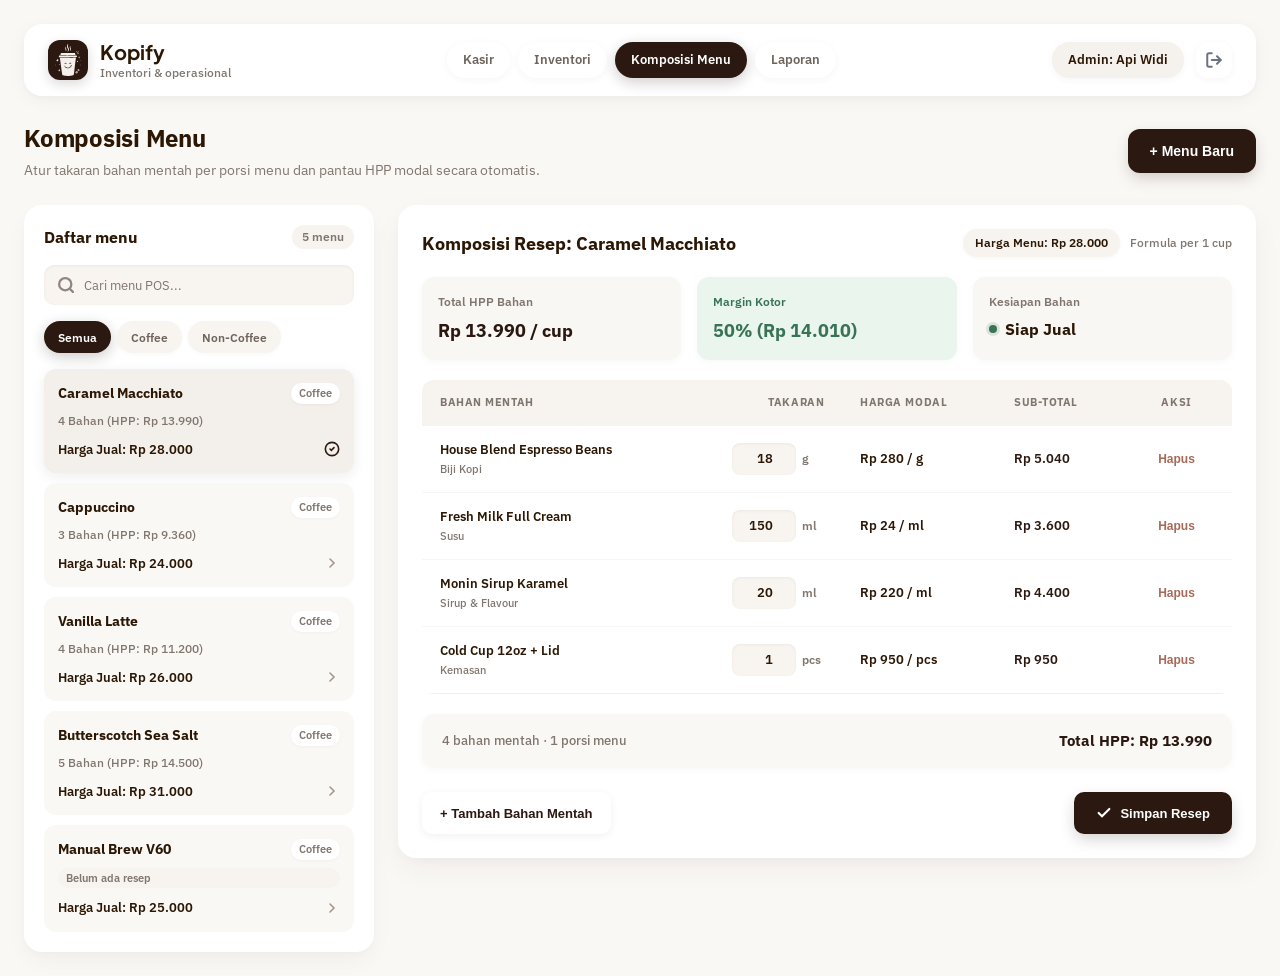
==== bom.html @ 752b49db "finalize static web suite with inventory and BOM dashboards" ====
<!DOCTYPE html>
<html lang="id">
<head>
  <meta charset="UTF-8">
  <meta name="viewport" content="width=device-width, initial-scale=1.0">
  <title>KOPIFY — Resep Menu (BOM)</title>
  <link rel="icon" href="./assets/kopify-main-logo.png" type="image/png">
  <link rel="preconnect" href="https://fonts.googleapis.com">
  <link rel="preconnect" href="https://fonts.gstatic.com" crossorigin>
  <link href="https://fonts.googleapis.com/css2?family=IBM+Plex+Sans:wght@400;500;600;700&family=Plus+Jakarta+Sans:wght@400;500;600;700&display=swap" rel="stylesheet">
  <link rel="stylesheet" href="bom.css?v=1">
</head>
<body>
  <div class="bom-container">
    <nav class="top-navbar" aria-label="Navigasi Utama">
      <div class="brand-wrapper">
        <div class="brand-icon-box">
          <img src="./assets/kopify-mascot.svg" alt="Kopify Mascot" class="brand-mascot-img" width="32" height="32">
        </div>
        <div class="brand-details">
          <span class="brand-name">Kopify</span>
          <span class="brand-subtitle">Inventori &amp; operasional</span>
        </div>
      </div>

      <div class="nav-pills" role="navigation">
        <a href="index.html" class="nav-pill">Kasir</a>
        <a href="inventori.html" class="nav-pill">Inventori</a>
        <a href="bom.html" class="nav-pill active">Komposisi Menu</a>
        <a href="laporan.html" class="nav-pill">Laporan</a>
      </div>

      <div class="user-actions">
        <div class="user-badge">
          <span>Admin: Api Widi</span>
        </div>
        <a href="html/login.html" class="btn-logout" aria-label="Logout">
          <img src="./assets/icons/logout-inventory.svg" alt="Logout Icon" width="18" height="18">
        </a>
      </div>
    </nav>

    <header class="page-header">
      <div class="header-title-group">
        <h1 class="page-title">Komposisi Menu</h1>
        <p class="page-description">Atur takaran bahan mentah per porsi menu dan pantau HPP modal secara otomatis.</p>
      </div>
      <button type="button" class="btn-new-menu">
        <span>+ Menu Baru</span>
      </button>
    </header>

    <main class="recipe-workspace-grid">
      <section class="menu-list-panel" aria-label="Daftar Menu Produk">
        <div class="menu-list-header">
          <h2 class="menu-list-title">Daftar menu</h2>
          <span class="menu-count-badge">5 menu</span>
        </div>

        <div class="menu-search-wrapper">
          <img src="./assets/icons/search.svg" alt="Search Icon" width="16" height="16">
          <input type="text" id="menu-search" class="menu-search-input" placeholder="Cari menu POS...">
        </div>

        <div class="menu-filter-pills" role="tablist">
          <button type="button" class="menu-pill active" data-category="all">Semua</button>
          <button type="button" class="menu-pill" data-category="coffee">Coffee</button>
          <button type="button" class="menu-pill" data-category="non-coffee">Non-Coffee</button>
        </div>

        <div class="menu-cards-container">
          <article class="product-menu-item active-menu" data-category="coffee">
            <div class="item-top-row">
              <strong class="item-title">Caramel Macchiato</strong>
              <span class="item-category-badge">Coffee</span>
            </div>
            <span class="item-recipe-status">4 Bahan (HPP: Rp 13.990)</span>
            <div class="item-bottom-row">
              <span class="item-price-tag">Harga Jual: Rp 28.000</span>
              <img src="./assets/icons/circle-check.svg" alt="Active Indicator" class="item-indicator-icon" width="16" height="16">
            </div>
          </article>

          <article class="product-menu-item" data-category="coffee">
            <div class="item-top-row">
              <strong class="item-title">Cappuccino</strong>
              <span class="item-category-badge">Coffee</span>
            </div>
            <span class="item-recipe-status">3 Bahan (HPP: Rp 9.360)</span>
            <div class="item-bottom-row">
              <span class="item-price-tag">Harga Jual: Rp 24.000</span>
              <img src="./assets/icons/chevron-right.svg" alt="Select Arrow" class="item-indicator-icon" width="16" height="16">
            </div>
          </article>

          <article class="product-menu-item" data-category="coffee">
            <div class="item-top-row">
              <strong class="item-title">Vanilla Latte</strong>
              <span class="item-category-badge">Coffee</span>
            </div>
            <span class="item-recipe-status">4 Bahan (HPP: Rp 11.200)</span>
            <div class="item-bottom-row">
              <span class="item-price-tag">Harga Jual: Rp 26.000</span>
              <img src="./assets/icons/chevron-right.svg" alt="Select Arrow" class="item-indicator-icon" width="16" height="16">
            </div>
          </article>

          <article class="product-menu-item" data-category="coffee">
            <div class="item-top-row">
              <strong class="item-title">Butterscotch Sea Salt</strong>
              <span class="item-category-badge">Coffee</span>
            </div>
            <span class="item-recipe-status">5 Bahan (HPP: Rp 14.500)</span>
            <div class="item-bottom-row">
              <span class="item-price-tag">Harga Jual: Rp 31.000</span>
              <img src="./assets/icons/chevron-right.svg" alt="Select Arrow" class="item-indicator-icon" width="16" height="16">
            </div>
          </article>

          <article class="product-menu-item" data-category="coffee">
            <div class="item-top-row">
              <strong class="item-title">Manual Brew V60</strong>
              <span class="item-category-badge">Coffee</span>
            </div>
            <span class="item-status-pill">Belum ada resep</span>
            <div class="item-bottom-row">
              <span class="item-price-tag">Harga Jual: Rp 25.000</span>
              <img src="./assets/icons/chevron-right.svg" alt="Select Arrow" class="item-indicator-icon" width="16" height="16">
            </div>
          </article>
        </div>
      </section>

      <section class="recipe-detail-panel" aria-label="Detail Komposisi Resep">
        <header class="recipe-header-group">
          <h2 class="recipe-heading">Komposisi Resep: Caramel Macchiato</h2>
          <div class="recipe-meta-tags">
            <span class="recipe-menu-price-pill">Harga Menu: Rp 28.000</span>
            <span class="recipe-serving-basis">Formula per 1 cup</span>
          </div>
        </header>

        <div class="recipe-metrics-grid">
          <div class="recipe-metric-box">
            <span class="metric-caption">Total HPP Bahan</span>
            <strong class="metric-data-value">Rp 13.990 / cup</strong>
          </div>

          <div class="recipe-metric-box recipe-metric-box--margin">
            <span class="metric-caption">Margin Kotor</span>
            <strong class="metric-data-value">50% (Rp 14.010)</strong>
          </div>

          <div class="recipe-metric-box">
            <span class="metric-caption">Kesiapan Bahan</span>
            <div class="metric-readiness-row">
              <span class="readiness-dot"></span>
              <span class="readiness-text">Siap Jual</span>
            </div>
          </div>
        </div>

        <div class="recipe-table-responsive">
          <table class="ingredients-table">
            <thead>
              <tr>
                <th scope="col">BAHAN MENTAH</th>
                <th scope="col" class="col-quantity">TAKARAN</th>
                <th scope="col">HARGA MODAL</th>
                <th scope="col">SUB-TOTAL</th>
                <th scope="col" class="col-action">AKSI</th>
              </tr>
            </thead>
            <tbody>
              <tr data-unit-cost="280">
                <td>
                  <div class="material-title-block">
                    <strong class="ingredient-name">House Blend Espresso Beans</strong>
                    <span class="ingredient-category">Biji Kopi</span>
                  </div>
                </td>
                <td>
                  <div class="quantity-control-wrapper">
                    <input type="number" class="quantity-number-input" value="18" min="0" step="1" aria-label="Takaran gram">
                    <span class="quantity-unit-label">g</span>
                  </div>
                </td>
                <td>
                  <span class="cost-cell-value">Rp 280 / g</span>
                </td>
                <td>
                  <strong class="subtotal-cell-value">Rp 5.040</strong>
                </td>
                <td style="text-align: center;">
                  <button type="button" class="btn-remove-material" aria-label="Hapus bahan">Hapus</button>
                </td>
              </tr>

              <tr data-unit-cost="24">
                <td>
                  <div class="material-title-block">
                    <strong class="ingredient-name">Fresh Milk Full Cream</strong>
                    <span class="ingredient-category">Susu</span>
                  </div>
                </td>
                <td>
                  <div class="quantity-control-wrapper">
                    <input type="number" class="quantity-number-input" value="150" min="0" step="1" aria-label="Takaran ml">
                    <span class="quantity-unit-label">ml</span>
                  </div>
                </td>
                <td>
                  <span class="cost-cell-value">Rp 24 / ml</span>
                </td>
                <td>
                  <strong class="subtotal-cell-value">Rp 3.600</strong>
                </td>
                <td style="text-align: center;">
                  <button type="button" class="btn-remove-material" aria-label="Hapus bahan">Hapus</button>
                </td>
              </tr>

              <tr data-unit-cost="220">
                <td>
                  <div class="material-title-block">
                    <strong class="ingredient-name">Monin Sirup Karamel</strong>
                    <span class="ingredient-category">Sirup &amp; Flavour</span>
                  </div>
                </td>
                <td>
                  <div class="quantity-control-wrapper">
                    <input type="number" class="quantity-number-input" value="20" min="0" step="1" aria-label="Takaran ml">
                    <span class="quantity-unit-label">ml</span>
                  </div>
                </td>
                <td>
                  <span class="cost-cell-value">Rp 220 / ml</span>
                </td>
                <td>
                  <strong class="subtotal-cell-value">Rp 4.400</strong>
                </td>
                <td style="text-align: center;">
                  <button type="button" class="btn-remove-material" aria-label="Hapus bahan">Hapus</button>
                </td>
              </tr>

              <tr data-unit-cost="950">
                <td>
                  <div class="material-title-block">
                    <strong class="ingredient-name">Cold Cup 12oz + Lid</strong>
                    <span class="ingredient-category">Kemasan</span>
                  </div>
                </td>
                <td>
                  <div class="quantity-control-wrapper">
                    <input type="number" class="quantity-number-input" value="1" min="0" step="1" aria-label="Takaran pcs">
                    <span class="quantity-unit-label">pcs</span>
                  </div>
                </td>
                <td>
                  <span class="cost-cell-value">Rp 950 / pcs</span>
                </td>
                <td>
                  <strong class="subtotal-cell-value">Rp 950</strong>
                </td>
                <td style="text-align: center;">
                  <button type="button" class="btn-remove-material" aria-label="Hapus bahan">Hapus</button>
                </td>
              </tr>
            </tbody>
          </table>
        </div>

        <div class="recipe-total-bar">
          <span class="total-bar-info">4 bahan mentah · 1 porsi menu</span>
          <strong class="total-bar-cost">Total HPP: Rp 13.990</strong>
        </div>

        <div class="recipe-actions-row">
          <button type="button" class="btn-add-ingredient">
            <span>+ Tambah Bahan Mentah</span>
          </button>
          <button type="button" id="btn-save-recipe" class="btn-save-recipe">
            <img src="./assets/icons/check-white.svg" alt="Check Icon" width="16" height="16">
            <span>Simpan Resep</span>
          </button>
        </div>
      </section>
    </main>
  </div>

  <script src="bom.js?v=1"></script>
</body>
</html>
---- bom.css ----
* {
  box-sizing: border-box;
  margin: 0;
  padding: 0;
}

:root {
  --font-family-base: 'IBM Plex Sans', 'Plus Jakarta Sans', system-ui, -apple-system, sans-serif;
  --bg-page: #FAF8F5;
  --bg-card: #FFFFFF;
  --color-primary-dark: #2B1810;
  --color-brand-title: #2B1704;
  --color-muted: #81766E;
  --color-subtle: #8C7E74;
  --color-pill-bg: #F5F1EC;
  --color-chip-bg: #F7F4F0;
  --color-active-menu: #F3EFEA;
  --color-success: #397356;
  --color-success-bg: #EAF5EE;
  --color-remove: #A76A59;
  --color-remove-hover: #8D5444;
  --shadow-navbar: 0 4px 20px -2px rgba(43, 24, 16, 0.05), 0 2px 6px -1px rgba(43, 24, 16, 0.03);
  --shadow-card: 0 10px 25px -4px rgba(43, 24, 16, 0.05), 0 4px 10px -2px rgba(43, 24, 16, 0.02);
  --shadow-card-hover: 0 14px 32px -4px rgba(43, 24, 16, 0.08), 0 6px 12px -2px rgba(43, 24, 16, 0.03);
  --shadow-active-menu: 0 4px 14px rgba(43, 24, 16, 0.07);
  --shadow-table-card: 0 12px 32px -4px rgba(43, 24, 16, 0.06), 0 4px 12px -2px rgba(43, 24, 16, 0.03);
  --shadow-pill: 0 2px 8px rgba(43, 24, 16, 0.04);
  --shadow-pill-hover: 0 4px 12px rgba(43, 24, 16, 0.08);
  --shadow-pill-active: 0 4px 14px rgba(43, 24, 16, 0.22);
  --shadow-btn-primary: 0 6px 16px -2px rgba(43, 24, 16, 0.22);
  --shadow-btn-primary-hover: 0 8px 22px -2px rgba(43, 24, 16, 0.3);
  --shadow-btn-outline: 0 2px 8px rgba(43, 24, 16, 0.06);
  --shadow-btn-outline-hover: 0 4px 14px rgba(43, 24, 16, 0.12);
  --shadow-input-inset: inset 0 1px 3px rgba(43, 24, 16, 0.06);
  --radius-card: 18px;
  --radius-box: 16px;
  --radius-item: 12px;
  --radius-sm: 8px;
  --radius-md: 10px;
  --radius-pill: 999px;
}

body {
  font-family: var(--font-family-base);
  background-color: var(--bg-page);
  color: var(--color-primary-dark);
  line-height: 1.5;
  -webkit-font-smoothing: antialiased;
  -moz-osx-font-smoothing: grayscale;
}

.bom-container {
  max-width: 1440px;
  margin: 0 auto;
  padding: 24px;
  display: flex;
  flex-direction: column;
  gap: 24px;
}

.top-navbar {
  display: flex;
  justify-content: space-between;
  align-items: center;
  height: 72px;
  padding: 0 24px;
  background-color: var(--bg-card);
  border: none;
  border-radius: var(--radius-card);
  box-shadow: var(--shadow-navbar);
}

.brand-wrapper {
  display: flex;
  align-items: center;
  gap: 12px;
}

.brand-icon-box {
  width: 40px;
  height: 40px;
  background-color: var(--color-primary-dark);
  border-radius: var(--radius-item);
  display: flex;
  align-items: center;
  justify-content: center;
  flex-shrink: 0;
  box-shadow: 0 4px 12px rgba(43, 24, 16, 0.16);
}

.brand-mascot-img {
  width: 32px;
  height: 32px;
  max-width: 32px;
  max-height: 32px;
  object-fit: contain;
  display: block;
}

.brand-details {
  display: flex;
  flex-direction: column;
  gap: 2px;
}

.brand-name {
  font-size: 20px;
  font-weight: 700;
  line-height: 1.2;
  color: var(--color-brand-title);
  font-family: 'Plus Jakarta Sans', var(--font-family-base);
}

.brand-subtitle {
  font-size: 12px;
  font-weight: 500;
  color: var(--color-muted);
  line-height: 1.2;
}

.nav-pills {
  display: flex;
  align-items: center;
  gap: 8px;
}

.nav-pill {
  display: inline-flex;
  align-items: center;
  height: 36px;
  padding: 0 16px;
  border-radius: var(--radius-pill);
  font-size: 13px;
  font-weight: 600;
  text-decoration: none;
  color: #6F645C;
  background-color: var(--bg-card);
  border: none;
  box-shadow: var(--shadow-pill);
  transition: all 0.2s ease;
}

.nav-pill:hover {
  background-color: var(--color-pill-bg);
  color: var(--color-primary-dark);
  box-shadow: var(--shadow-pill-hover);
  transform: translateY(-1px);
}

.nav-pill.active {
  background-color: var(--color-primary-dark);
  color: #FFFFFF;
  box-shadow: var(--shadow-pill-active);
}

.user-actions {
  display: flex;
  align-items: center;
  gap: 12px;
}

.user-badge {
  display: flex;
  align-items: center;
  height: 36px;
  padding: 0 16px;
  background-color: var(--color-pill-bg);
  border: none;
  border-radius: var(--radius-pill);
  font-size: 13px;
  font-weight: 600;
  color: var(--color-brand-title);
  box-shadow: var(--shadow-pill);
}

.btn-logout {
  width: 36px;
  height: 36px;
  display: inline-flex;
  align-items: center;
  justify-content: center;
  background-color: var(--bg-card);
  border: none;
  border-radius: var(--radius-item);
  color: var(--color-muted);
  text-decoration: none;
  box-shadow: var(--shadow-pill);
  transition: all 0.2s ease;
}

.btn-logout:hover {
  background-color: var(--color-pill-bg);
  color: var(--color-primary-dark);
  box-shadow: var(--shadow-pill-hover);
  transform: translateY(-1px);
}

.btn-logout img {
  width: 18px;
  height: 18px;
  display: block;
}

.page-header {
  display: flex;
  justify-content: space-between;
  align-items: center;
  gap: 16px;
}

.header-title-group {
  display: flex;
  flex-direction: column;
  gap: 4px;
}

.page-title {
  font-size: 24px;
  font-weight: 700;
  color: var(--color-brand-title);
  letter-spacing: -0.01em;
}

.page-description {
  font-size: 14px;
  color: var(--color-muted);
}

.btn-new-menu {
  display: inline-flex;
  align-items: center;
  gap: 8px;
  height: 44px;
  padding: 0 22px;
  background-color: var(--color-primary-dark);
  color: #FFFFFF;
  border: none;
  border-radius: var(--radius-item);
  font-size: 14px;
  font-weight: 600;
  cursor: pointer;
  box-shadow: var(--shadow-btn-primary);
  transition: all 0.2s ease;
}

.btn-new-menu:hover {
  box-shadow: var(--shadow-btn-primary-hover);
  transform: translateY(-2px);
}

.btn-new-menu:active {
  transform: translateY(0);
}

.recipe-workspace-grid {
  display: grid;
  grid-template-columns: 350px 1fr;
  gap: 24px;
  align-items: start;
}

.menu-list-panel {
  background-color: var(--bg-card);
  border-radius: var(--radius-card);
  box-shadow: var(--shadow-card);
  padding: 20px;
  display: flex;
  flex-direction: column;
  gap: 16px;
}

.menu-list-header {
  display: flex;
  justify-content: space-between;
  align-items: center;
}

.menu-list-title {
  font-size: 16px;
  font-weight: 700;
  color: var(--color-brand-title);
}

.menu-count-badge {
  display: inline-flex;
  align-items: center;
  height: 24px;
  padding: 0 10px;
  border-radius: var(--radius-pill);
  background-color: var(--color-chip-bg);
  color: var(--color-muted);
  font-size: 12px;
  font-weight: 600;
}

.menu-search-wrapper {
  position: relative;
  display: flex;
  align-items: center;
}

.menu-search-wrapper img {
  position: absolute;
  left: 14px;
  width: 16px;
  height: 16px;
  pointer-events: none;
  opacity: 0.55;
}

.menu-search-input {
  width: 100%;
  height: 40px;
  padding: 0 14px 0 40px;
  border: none;
  border-radius: var(--radius-md);
  font-size: 13px;
  font-family: inherit;
  color: var(--color-primary-dark);
  background-color: #F8F5F1;
  box-shadow: var(--shadow-input-inset);
  transition: all 0.2s ease;
}

.menu-search-input:focus {
  outline: none;
  background-color: #FFFFFF;
  box-shadow: 0 0 0 3px rgba(43, 24, 16, 0.08), 0 2px 8px rgba(43, 24, 16, 0.04);
}

.menu-search-input::placeholder {
  color: var(--color-muted);
}

.menu-filter-pills {
  display: flex;
  align-items: center;
  gap: 6px;
  flex-wrap: wrap;
}

.menu-pill {
  height: 32px;
  padding: 0 14px;
  border-radius: var(--radius-pill);
  border: none;
  background-color: #F8F5F1;
  color: #6F645C;
  font-size: 12px;
  font-weight: 600;
  font-family: inherit;
  cursor: pointer;
  box-shadow: 0 1px 4px rgba(43, 24, 16, 0.03);
  transition: all 0.2s ease;
}

.menu-pill:hover {
  background-color: var(--color-chip-bg);
  color: var(--color-primary-dark);
  box-shadow: var(--shadow-pill-hover);
  transform: translateY(-1px);
}

.menu-pill.active {
  background-color: var(--color-primary-dark);
  color: #FFFFFF;
  box-shadow: var(--shadow-pill-active);
}

.menu-cards-container {
  display: flex;
  flex-direction: column;
  gap: 10px;
}

.product-menu-item {
  display: flex;
  flex-direction: column;
  gap: 8px;
  padding: 14px;
  background-color: #FAF8F5;
  border: none;
  border-radius: var(--radius-item);
  cursor: pointer;
  text-align: left;
  transition: all 0.2s ease;
  user-select: none;
}

.product-menu-item:hover:not(.active-menu) {
  background-color: #F6F2EC;
  transform: translateY(-1px);
  box-shadow: 0 4px 12px rgba(43, 24, 16, 0.05);
}

.product-menu-item.active-menu {
  background-color: var(--color-active-menu);
  box-shadow: var(--shadow-active-menu);
}

.item-top-row {
  display: flex;
  justify-content: space-between;
  align-items: center;
  gap: 8px;
}

.item-title {
  font-size: 14px;
  font-weight: 700;
  color: var(--color-brand-title);
  line-height: 1.3;
}

.item-category-badge {
  display: inline-flex;
  align-items: center;
  padding: 2px 8px;
  border-radius: var(--radius-pill);
  background-color: #FFFFFF;
  color: var(--color-muted);
  font-size: 11px;
  font-weight: 600;
  box-shadow: 0 1px 3px rgba(43, 24, 16, 0.04);
}

.item-recipe-status {
  font-size: 12px;
  color: var(--color-muted);
  font-weight: 500;
}

.item-status-pill {
  display: inline-flex;
  align-items: center;
  padding: 2px 8px;
  border-radius: var(--radius-pill);
  background-color: var(--color-chip-bg);
  color: var(--color-muted);
  font-size: 11px;
  font-weight: 600;
}

.item-bottom-row {
  display: flex;
  justify-content: space-between;
  align-items: center;
  margin-top: 2px;
}

.item-price-tag {
  font-size: 13px;
  font-weight: 600;
  color: var(--color-brand-title);
}

.item-indicator-icon {
  width: 16px;
  height: 16px;
  display: block;
}

.recipe-detail-panel {
  background-color: var(--bg-card);
  border-radius: var(--radius-card);
  box-shadow: var(--shadow-table-card);
  padding: 24px;
  display: flex;
  flex-direction: column;
  gap: 20px;
}

.recipe-header-group {
  display: flex;
  justify-content: space-between;
  align-items: center;
  flex-wrap: wrap;
  gap: 12px;
}

.recipe-heading {
  font-size: 18px;
  font-weight: 700;
  color: var(--color-brand-title);
}

.recipe-meta-tags {
  display: flex;
  align-items: center;
  gap: 10px;
}

.recipe-menu-price-pill {
  display: inline-flex;
  align-items: center;
  height: 28px;
  padding: 0 12px;
  border-radius: var(--radius-pill);
  background-color: var(--color-chip-bg);
  color: var(--color-brand-title);
  font-size: 12px;
  font-weight: 600;
  box-shadow: 0 1px 4px rgba(43, 24, 16, 0.04);
}

.recipe-serving-basis {
  font-size: 12px;
  color: var(--color-muted);
  font-weight: 500;
}

.recipe-metrics-grid {
  display: grid;
  grid-template-columns: repeat(3, 1fr);
  gap: 16px;
}

.recipe-metric-box {
  background-color: #F9F7F4;
  border-radius: var(--radius-item);
  padding: 16px;
  display: flex;
  flex-direction: column;
  gap: 6px;
  box-shadow: 0 2px 8px rgba(43, 24, 16, 0.03);
}

.recipe-metric-box--margin {
  background-color: var(--color-success-bg);
}

.metric-caption {
  font-size: 12px;
  font-weight: 600;
  color: var(--color-muted);
}

.recipe-metric-box--margin .metric-caption {
  color: var(--color-success);
}

.metric-data-value {
  font-size: 18px;
  font-weight: 700;
  color: var(--color-primary-dark);
}

.recipe-metric-box--margin .metric-data-value {
  color: var(--color-success);
}

.metric-readiness-row {
  display: flex;
  align-items: center;
  gap: 8px;
}

.readiness-dot {
  width: 8px;
  height: 8px;
  border-radius: 50%;
  background-color: var(--color-success);
  display: inline-block;
  box-shadow: 0 0 0 3px rgba(57, 115, 86, 0.15);
}

.readiness-text {
  font-size: 16px;
  font-weight: 700;
  color: var(--color-brand-title);
}

.recipe-table-responsive {
  width: 100%;
  overflow-x: auto;
  border-radius: var(--radius-item);
  background-color: #FAF8F5;
}

.ingredients-table {
  width: 100%;
  border-collapse: collapse;
  text-align: left;
}

.ingredients-table thead th {
  background-color: var(--color-chip-bg);
  padding: 14px 18px;
  font-size: 11px;
  font-weight: 700;
  color: var(--color-muted);
  letter-spacing: 0.05em;
  text-transform: uppercase;
  border-bottom: 1px solid rgba(43, 24, 16, 0.05);
  white-space: nowrap;
}

.ingredients-table thead th.col-quantity {
  text-align: right;
}

.ingredients-table thead th.col-action {
  text-align: center;
}

.ingredients-table tbody tr {
  background-color: var(--bg-card);
  border-bottom: 1px solid rgba(43, 24, 16, 0.04);
  transition: background-color 0.15s ease;
}

.ingredients-table tbody tr:hover {
  background-color: #FAF6F0;
}

.ingredients-table tbody td {
  padding: 14px 18px;
  font-size: 13px;
  vertical-align: middle;
}

.material-title-block {
  display: flex;
  flex-direction: column;
  gap: 2px;
}

.ingredient-name {
  font-weight: 600;
  color: var(--color-brand-title);
  font-size: 13px;
}

.ingredient-category {
  font-size: 11px;
  color: var(--color-muted);
  font-weight: 500;
}

.quantity-control-wrapper {
  display: flex;
  align-items: center;
  justify-content: flex-end;
  gap: 6px;
}

.quantity-number-input {
  width: 64px;
  height: 32px;
  padding: 0 8px;
  text-align: right;
  border: none;
  background-color: #F8F5F1;
  border-radius: var(--radius-sm);
  font-size: 13px;
  font-weight: 600;
  font-family: inherit;
  color: var(--color-brand-title);
  box-shadow: var(--shadow-input-inset);
  transition: all 0.2s ease;
}

.quantity-number-input:focus {
  outline: none;
  background-color: #FFFFFF;
  box-shadow: 0 0 0 2px rgba(43, 24, 16, 0.12), 0 2px 6px rgba(43, 24, 16, 0.04);
}

.quantity-unit-label {
  font-size: 12px;
  color: var(--color-muted);
  font-weight: 600;
  min-width: 22px;
}

.cost-cell-value,
.subtotal-cell-value {
  font-weight: 600;
  color: var(--color-brand-title);
  white-space: nowrap;
}

.subtotal-cell-value {
  color: var(--color-primary-dark);
}

.btn-remove-material {
  background: none;
  border: none;
  color: var(--color-remove);
  font-size: 12px;
  font-weight: 600;
  cursor: pointer;
  padding: 4px 8px;
  border-radius: var(--radius-sm);
  transition: all 0.15s ease;
  display: inline-block;
}

.btn-remove-material:hover {
  color: var(--color-remove-hover);
  background-color: rgba(167, 106, 89, 0.1);
}

.recipe-total-bar {
  display: flex;
  justify-content: space-between;
  align-items: center;
  padding: 16px 20px;
  background-color: #FAF8F5;
  border-radius: var(--radius-item);
  box-shadow: 0 2px 8px rgba(43, 24, 16, 0.03);
}

.total-bar-info {
  font-size: 13px;
  color: var(--color-muted);
  font-weight: 500;
}

.total-bar-cost {
  font-size: 15px;
  font-weight: 700;
  color: var(--color-primary-dark);
}

.recipe-actions-row {
  display: flex;
  justify-content: space-between;
  align-items: center;
  gap: 16px;
  margin-top: 4px;
}

.btn-add-ingredient {
  display: inline-flex;
  align-items: center;
  height: 42px;
  padding: 0 18px;
  background-color: var(--bg-card);
  color: var(--color-primary-dark);
  border: none;
  border-radius: var(--radius-md);
  font-size: 13px;
  font-weight: 600;
  cursor: pointer;
  box-shadow: var(--shadow-btn-outline);
  transition: all 0.2s ease;
}

.btn-add-ingredient:hover {
  background-color: var(--color-pill-bg);
  box-shadow: var(--shadow-btn-outline-hover);
  transform: translateY(-1px);
}

.btn-save-recipe {
  display: inline-flex;
  align-items: center;
  gap: 8px;
  height: 42px;
  padding: 0 22px;
  background-color: var(--color-primary-dark);
  color: #FFFFFF;
  border: none;
  border-radius: var(--radius-md);
  font-size: 13px;
  font-weight: 600;
  cursor: pointer;
  box-shadow: var(--shadow-btn-primary);
  transition: all 0.2s ease;
}

.btn-save-recipe:hover {
  box-shadow: var(--shadow-btn-primary-hover);
  transform: translateY(-1px);
}

.btn-save-recipe img {
  width: 16px;
  height: 16px;
  display: block;
}

@media (max-width: 1024px) {
  .recipe-workspace-grid {
    grid-template-columns: 1fr;
  }
}

@media (max-width: 768px) {
  .bom-container {
    padding: 16px;
    gap: 16px;
  }

  .top-navbar {
    height: auto;
    padding: 14px 16px;
    flex-direction: column;
    gap: 14px;
    align-items: stretch;
  }

  .nav-pills {
    justify-content: center;
    flex-wrap: wrap;
  }

  .user-actions {
    justify-content: space-between;
  }

  .page-header {
    flex-direction: column;
    align-items: flex-start;
  }

  .recipe-metrics-grid {
    grid-template-columns: 1fr;
  }

  .recipe-actions-row {
    flex-direction: column;
    align-items: stretch;
  }

  .btn-add-ingredient,
  .btn-save-recipe {
    justify-content: center;
    width: 100%;
  }
}
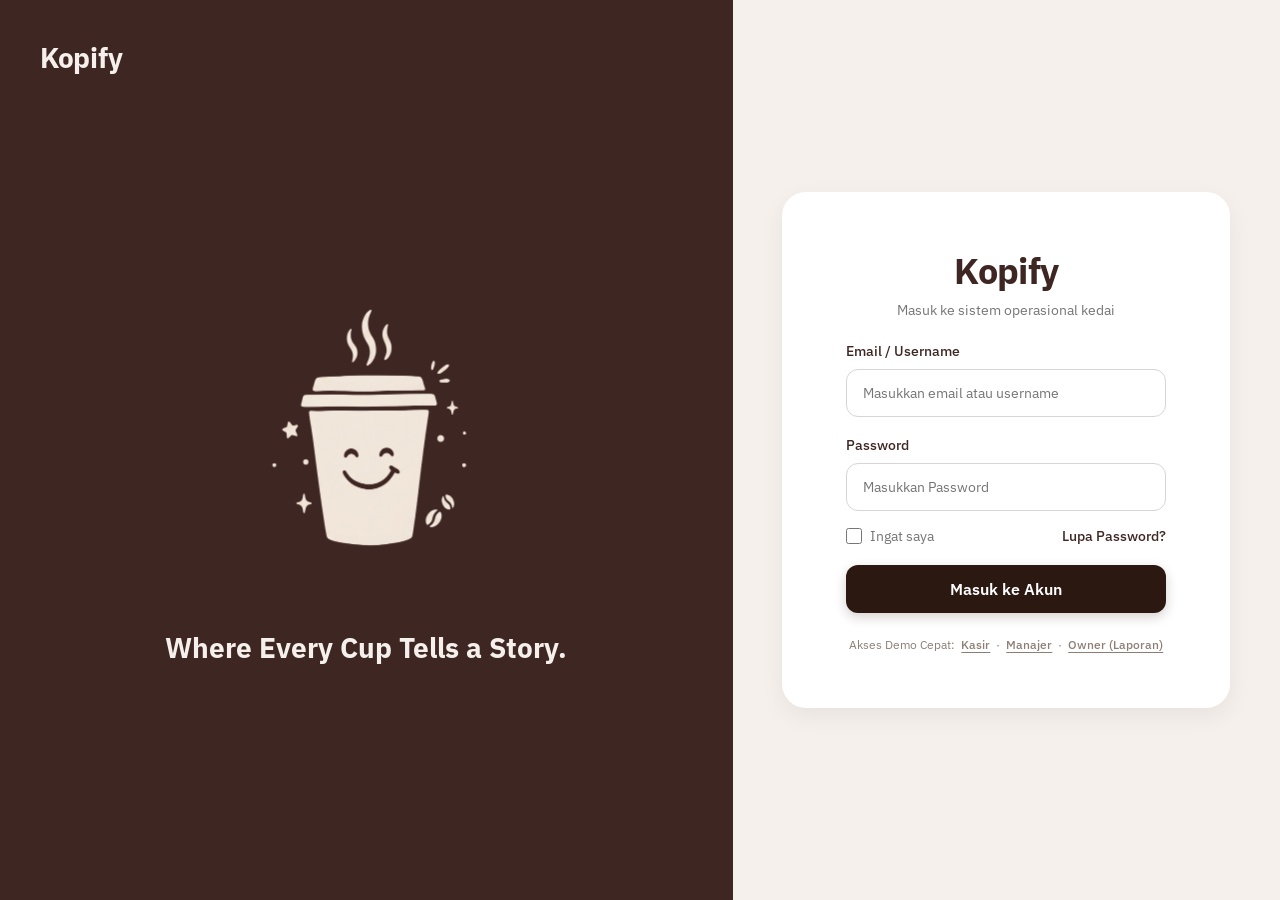
==== commit 6d7dd162: "feat: complete milestone 2 pos dashboard with clean architecture, mobile-first responsiveness, and a" ====
--- a/bom.html
+++ b/bom.html
@@ -8,7 +8,12 @@
   <link rel="preconnect" href="https://fonts.googleapis.com">
   <link rel="preconnect" href="https://fonts.gstatic.com" crossorigin>
   <link href="https://fonts.googleapis.com/css2?family=IBM+Plex+Sans:wght@400;500;600;700&family=Plus+Jakarta+Sans:wght@400;500;600;700&display=swap" rel="stylesheet">
-  <link rel="stylesheet" href="bom.css?v=1">
+  <script>
+    if (!sessionStorage.getItem('kopify_logged_in')) {
+      window.location.replace('login.html');
+    }
+  </script>
+  <link rel="stylesheet" href="./assets/css/bom.css?v=2">
 </head>
 <body>
   <div class="bom-container">
@@ -34,7 +39,7 @@
         <div class="user-badge">
           <span>Admin: Api Widi</span>
         </div>
-        <a href="html/login.html" class="btn-logout" aria-label="Logout">
+        <a href="login.html" class="btn-logout" aria-label="Logout" onclick="sessionStorage.removeItem('kopify_logged_in');">
           <img src="./assets/icons/logout-inventory.svg" alt="Logout Icon" width="18" height="18">
         </a>
       </div>
@@ -289,6 +294,6 @@
     </main>
   </div>
 
-  <script src="bom.js?v=1"></script>
+  <script src="./assets/js/bom.js?v=2"></script>
 </body>
 </html>
--- a/assets/css/bom.css
+++ b/assets/css/bom.css
@@ -0,0 +1,833 @@
+* {
+  box-sizing: border-box;
+  margin: 0;
+  padding: 0;
+}
+
+:root {
+  --font-family-base: 'IBM Plex Sans', 'Plus Jakarta Sans', system-ui, -apple-system, sans-serif;
+  --bg-page: #FAF8F5;
+  --bg-card: #FFFFFF;
+  --color-primary-dark: #2B1810;
+  --color-brand-title: #2B1704;
+  --color-muted: #81766E;
+  --color-subtle: #8C7E74;
+  --color-pill-bg: #F5F1EC;
+  --color-chip-bg: #F7F4F0;
+  --color-active-menu: #F3EFEA;
+  --color-success: #397356;
+  --color-success-bg: #EAF5EE;
+  --color-remove: #A76A59;
+  --color-remove-hover: #8D5444;
+  --shadow-navbar: 0 4px 20px -2px rgba(43, 24, 16, 0.05), 0 2px 6px -1px rgba(43, 24, 16, 0.03);
+  --shadow-card: 0 10px 25px -4px rgba(43, 24, 16, 0.05), 0 4px 10px -2px rgba(43, 24, 16, 0.02);
+  --shadow-card-hover: 0 14px 32px -4px rgba(43, 24, 16, 0.08), 0 6px 12px -2px rgba(43, 24, 16, 0.03);
+  --shadow-active-menu: 0 4px 14px rgba(43, 24, 16, 0.07);
+  --shadow-table-card: 0 12px 32px -4px rgba(43, 24, 16, 0.06), 0 4px 12px -2px rgba(43, 24, 16, 0.03);
+  --shadow-pill: 0 2px 8px rgba(43, 24, 16, 0.04);
+  --shadow-pill-hover: 0 4px 12px rgba(43, 24, 16, 0.08);
+  --shadow-pill-active: 0 4px 14px rgba(43, 24, 16, 0.22);
+  --shadow-btn-primary: 0 6px 16px -2px rgba(43, 24, 16, 0.22);
+  --shadow-btn-primary-hover: 0 8px 22px -2px rgba(43, 24, 16, 0.3);
+  --shadow-btn-outline: 0 2px 8px rgba(43, 24, 16, 0.06);
+  --shadow-btn-outline-hover: 0 4px 14px rgba(43, 24, 16, 0.12);
+  --shadow-input-inset: inset 0 1px 3px rgba(43, 24, 16, 0.06);
+  --radius-card: 18px;
+  --radius-box: 16px;
+  --radius-item: 12px;
+  --radius-sm: 8px;
+  --radius-md: 10px;
+  --radius-pill: 999px;
+}
+
+body {
+  font-family: var(--font-family-base);
+  background-color: var(--bg-page);
+  color: var(--color-primary-dark);
+  line-height: 1.5;
+  -webkit-font-smoothing: antialiased;
+  -moz-osx-font-smoothing: grayscale;
+}
+
+.bom-container {
+  max-width: 1440px;
+  margin: 0 auto;
+  padding: 24px;
+  display: flex;
+  flex-direction: column;
+  gap: 24px;
+}
+
+.top-navbar {
+  display: flex;
+  justify-content: space-between;
+  align-items: center;
+  height: 72px;
+  padding: 0 24px;
+  background-color: var(--bg-card);
+  border: none;
+  border-radius: var(--radius-card);
+  box-shadow: var(--shadow-navbar);
+}
+
+.brand-wrapper {
+  display: flex;
+  align-items: center;
+  gap: 12px;
+}
+
+.brand-icon-box {
+  width: 40px;
+  height: 40px;
+  background-color: var(--color-primary-dark);
+  border-radius: var(--radius-item);
+  display: flex;
+  align-items: center;
+  justify-content: center;
+  flex-shrink: 0;
+  box-shadow: 0 4px 12px rgba(43, 24, 16, 0.16);
+}
+
+.brand-mascot-img {
+  width: 32px;
+  height: 32px;
+  max-width: 32px;
+  max-height: 32px;
+  object-fit: contain;
+  display: block;
+}
+
+.brand-details {
+  display: flex;
+  flex-direction: column;
+  gap: 2px;
+}
+
+.brand-name {
+  font-size: 20px;
+  font-weight: 700;
+  line-height: 1.2;
+  color: var(--color-brand-title);
+  font-family: 'Plus Jakarta Sans', var(--font-family-base);
+}
+
+.brand-subtitle {
+  font-size: 12px;
+  font-weight: 500;
+  color: var(--color-muted);
+  line-height: 1.2;
+}
+
+.nav-pills {
+  display: flex;
+  align-items: center;
+  gap: 8px;
+}
+
+.nav-pill {
+  display: inline-flex;
+  align-items: center;
+  height: 36px;
+  padding: 0 16px;
+  border-radius: var(--radius-pill);
+  font-size: 13px;
+  font-weight: 600;
+  text-decoration: none;
+  color: #6F645C;
+  background-color: var(--bg-card);
+  border: none;
+  box-shadow: var(--shadow-pill);
+  transition: all 0.2s ease;
+}
+
+.nav-pill:hover {
+  background-color: var(--color-pill-bg);
+  color: var(--color-primary-dark);
+  box-shadow: var(--shadow-pill-hover);
+  transform: translateY(-1px);
+}
+
+.nav-pill.active {
+  background-color: var(--color-primary-dark);
+  color: #FFFFFF;
+  box-shadow: var(--shadow-pill-active);
+}
+
+.user-actions {
+  display: flex;
+  align-items: center;
+  gap: 12px;
+}
+
+.user-badge {
+  display: flex;
+  align-items: center;
+  height: 36px;
+  padding: 0 16px;
+  background-color: var(--color-pill-bg);
+  border: none;
+  border-radius: var(--radius-pill);
+  font-size: 13px;
+  font-weight: 600;
+  color: var(--color-brand-title);
+  box-shadow: var(--shadow-pill);
+}
+
+.btn-logout {
+  width: 36px;
+  height: 36px;
+  display: inline-flex;
+  align-items: center;
+  justify-content: center;
+  background-color: var(--bg-card);
+  border: none;
+  border-radius: var(--radius-item);
+  color: var(--color-muted);
+  text-decoration: none;
+  box-shadow: var(--shadow-pill);
+  transition: all 0.2s ease;
+}
+
+.btn-logout:hover {
+  background-color: var(--color-pill-bg);
+  color: var(--color-primary-dark);
+  box-shadow: var(--shadow-pill-hover);
+  transform: translateY(-1px);
+}
+
+.btn-logout img {
+  width: 18px;
+  height: 18px;
+  display: block;
+}
+
+.page-header {
+  display: flex;
+  justify-content: space-between;
+  align-items: center;
+  gap: 16px;
+}
+
+.header-title-group {
+  display: flex;
+  flex-direction: column;
+  gap: 4px;
+}
+
+.page-title {
+  font-size: 24px;
+  font-weight: 700;
+  color: var(--color-brand-title);
+  letter-spacing: -0.01em;
+}
+
+.page-description {
+  font-size: 14px;
+  color: var(--color-muted);
+}
+
+.btn-new-menu {
+  display: inline-flex;
+  align-items: center;
+  gap: 8px;
+  height: 44px;
+  padding: 0 22px;
+  background-color: var(--color-primary-dark);
+  color: #FFFFFF;
+  border: none;
+  border-radius: var(--radius-item);
+  font-size: 14px;
+  font-weight: 600;
+  cursor: pointer;
+  box-shadow: var(--shadow-btn-primary);
+  transition: all 0.2s ease;
+}
+
+.btn-new-menu:hover {
+  box-shadow: var(--shadow-btn-primary-hover);
+  transform: translateY(-2px);
+}
+
+.btn-new-menu:active {
+  transform: translateY(0);
+}
+
+.recipe-workspace-grid {
+  display: grid;
+  grid-template-columns: 350px 1fr;
+  gap: 24px;
+  align-items: start;
+}
+
+.menu-list-panel {
+  background-color: var(--bg-card);
+  border-radius: var(--radius-card);
+  box-shadow: var(--shadow-card);
+  padding: 20px;
+  display: flex;
+  flex-direction: column;
+  gap: 16px;
+}
+
+.menu-list-header {
+  display: flex;
+  justify-content: space-between;
+  align-items: center;
+}
+
+.menu-list-title {
+  font-size: 16px;
+  font-weight: 700;
+  color: var(--color-brand-title);
+}
+
+.menu-count-badge {
+  display: inline-flex;
+  align-items: center;
+  height: 24px;
+  padding: 0 10px;
+  border-radius: var(--radius-pill);
+  background-color: var(--color-chip-bg);
+  color: var(--color-muted);
+  font-size: 12px;
+  font-weight: 600;
+}
+
+.menu-search-wrapper {
+  position: relative;
+  display: flex;
+  align-items: center;
+}
+
+.menu-search-wrapper img {
+  position: absolute;
+  left: 14px;
+  width: 16px;
+  height: 16px;
+  pointer-events: none;
+  opacity: 0.55;
+}
+
+.menu-search-input {
+  width: 100%;
+  height: 40px;
+  padding: 0 14px 0 40px;
+  border: none;
+  border-radius: var(--radius-md);
+  font-size: 13px;
+  font-family: inherit;
+  color: var(--color-primary-dark);
+  background-color: #F8F5F1;
+  box-shadow: var(--shadow-input-inset);
+  transition: all 0.2s ease;
+}
+
+.menu-search-input:focus {
+  outline: none;
+  background-color: #FFFFFF;
+  box-shadow: 0 0 0 3px rgba(43, 24, 16, 0.08), 0 2px 8px rgba(43, 24, 16, 0.04);
+}
+
+.menu-search-input::placeholder {
+  color: var(--color-muted);
+}
+
+.menu-filter-pills {
+  display: flex;
+  align-items: center;
+  gap: 6px;
+  flex-wrap: wrap;
+}
+
+.menu-pill {
+  height: 32px;
+  padding: 0 14px;
+  border-radius: var(--radius-pill);
+  border: none;
+  background-color: #F8F5F1;
+  color: #6F645C;
+  font-size: 12px;
+  font-weight: 600;
+  font-family: inherit;
+  cursor: pointer;
+  box-shadow: 0 1px 4px rgba(43, 24, 16, 0.03);
+  transition: all 0.2s ease;
+}
+
+.menu-pill:hover {
+  background-color: var(--color-chip-bg);
+  color: var(--color-primary-dark);
+  box-shadow: var(--shadow-pill-hover);
+  transform: translateY(-1px);
+}
+
+.menu-pill.active {
+  background-color: var(--color-primary-dark);
+  color: #FFFFFF;
+  box-shadow: var(--shadow-pill-active);
+}
+
+.menu-cards-container {
+  display: flex;
+  flex-direction: column;
+  gap: 10px;
+}
+
+.product-menu-item {
+  display: flex;
+  flex-direction: column;
+  gap: 8px;
+  padding: 14px;
+  background-color: #FAF8F5;
+  border: none;
+  border-radius: var(--radius-item);
+  cursor: pointer;
+  text-align: left;
+  transition: all 0.2s ease;
+  user-select: none;
+}
+
+.product-menu-item:hover:not(.active-menu) {
+  background-color: #F6F2EC;
+  transform: translateY(-1px);
+  box-shadow: 0 4px 12px rgba(43, 24, 16, 0.05);
+}
+
+.product-menu-item.active-menu {
+  background-color: var(--color-active-menu);
+  box-shadow: var(--shadow-active-menu);
+}
+
+.item-top-row {
+  display: flex;
+  justify-content: space-between;
+  align-items: center;
+  gap: 8px;
+}
+
+.item-title {
+  font-size: 14px;
+  font-weight: 700;
+  color: var(--color-brand-title);
+  line-height: 1.3;
+}
+
+.item-category-badge {
+  display: inline-flex;
+  align-items: center;
+  padding: 2px 8px;
+  border-radius: var(--radius-pill);
+  background-color: #FFFFFF;
+  color: var(--color-muted);
+  font-size: 11px;
+  font-weight: 600;
+  box-shadow: 0 1px 3px rgba(43, 24, 16, 0.04);
+}
+
+.item-recipe-status {
+  font-size: 12px;
+  color: var(--color-muted);
+  font-weight: 500;
+}
+
+.item-status-pill {
+  display: inline-flex;
+  align-items: center;
+  padding: 2px 8px;
+  border-radius: var(--radius-pill);
+  background-color: var(--color-chip-bg);
+  color: var(--color-muted);
+  font-size: 11px;
+  font-weight: 600;
+}
+
+.item-bottom-row {
+  display: flex;
+  justify-content: space-between;
+  align-items: center;
+  margin-top: 2px;
+}
+
+.item-price-tag {
+  font-size: 13px;
+  font-weight: 600;
+  color: var(--color-brand-title);
+}
+
+.item-indicator-icon {
+  width: 16px;
+  height: 16px;
+  display: block;
+}
+
+.recipe-detail-panel {
+  background-color: var(--bg-card);
+  border-radius: var(--radius-card);
+  box-shadow: var(--shadow-table-card);
+  padding: 24px;
+  display: flex;
+  flex-direction: column;
+  gap: 20px;
+}
+
+.recipe-header-group {
+  display: flex;
+  justify-content: space-between;
+  align-items: center;
+  flex-wrap: wrap;
+  gap: 12px;
+}
+
+.recipe-heading {
+  font-size: 18px;
+  font-weight: 700;
+  color: var(--color-brand-title);
+}
+
+.recipe-meta-tags {
+  display: flex;
+  align-items: center;
+  gap: 10px;
+}
+
+.recipe-menu-price-pill {
+  display: inline-flex;
+  align-items: center;
+  height: 28px;
+  padding: 0 12px;
+  border-radius: var(--radius-pill);
+  background-color: var(--color-chip-bg);
+  color: var(--color-brand-title);
+  font-size: 12px;
+  font-weight: 600;
+  box-shadow: 0 1px 4px rgba(43, 24, 16, 0.04);
+}
+
+.recipe-serving-basis {
+  font-size: 12px;
+  color: var(--color-muted);
+  font-weight: 500;
+}
+
+.recipe-metrics-grid {
+  display: grid;
+  grid-template-columns: repeat(3, 1fr);
+  gap: 16px;
+}
+
+.recipe-metric-box {
+  background-color: #F9F7F4;
+  border-radius: var(--radius-item);
+  padding: 16px;
+  display: flex;
+  flex-direction: column;
+  gap: 6px;
+  box-shadow: 0 2px 8px rgba(43, 24, 16, 0.03);
+}
+
+.recipe-metric-box--margin {
+  background-color: var(--color-success-bg);
+}
+
+.metric-caption {
+  font-size: 12px;
+  font-weight: 600;
+  color: var(--color-muted);
+}
+
+.recipe-metric-box--margin .metric-caption {
+  color: var(--color-success);
+}
+
+.metric-data-value {
+  font-size: 18px;
+  font-weight: 700;
+  color: var(--color-primary-dark);
+}
+
+.recipe-metric-box--margin .metric-data-value {
+  color: var(--color-success);
+}
+
+.metric-readiness-row {
+  display: flex;
+  align-items: center;
+  gap: 8px;
+}
+
+.readiness-dot {
+  width: 8px;
+  height: 8px;
+  border-radius: 50%;
+  background-color: var(--color-success);
+  display: inline-block;
+  box-shadow: 0 0 0 3px rgba(57, 115, 86, 0.15);
+}
+
+.readiness-text {
+  font-size: 16px;
+  font-weight: 700;
+  color: var(--color-brand-title);
+}
+
+.recipe-table-responsive {
+  width: 100%;
+  overflow-x: auto;
+  border-radius: var(--radius-item);
+  background-color: #FAF8F5;
+}
+
+.ingredients-table {
+  width: 100%;
+  border-collapse: collapse;
+  text-align: left;
+}
+
+.ingredients-table thead th {
+  background-color: var(--color-chip-bg);
+  padding: 14px 18px;
+  font-size: 11px;
+  font-weight: 700;
+  color: var(--color-muted);
+  letter-spacing: 0.05em;
+  text-transform: uppercase;
+  border-bottom: 1px solid rgba(43, 24, 16, 0.05);
+  white-space: nowrap;
+}
+
+.ingredients-table thead th.col-quantity {
+  text-align: right;
+}
+
+.ingredients-table thead th.col-action {
+  text-align: center;
+}
+
+.ingredients-table tbody tr {
+  background-color: var(--bg-card);
+  border-bottom: 1px solid rgba(43, 24, 16, 0.04);
+  transition: background-color 0.15s ease;
+}
+
+.ingredients-table tbody tr:hover {
+  background-color: #FAF6F0;
+}
+
+.ingredients-table tbody td {
+  padding: 14px 18px;
+  font-size: 13px;
+  vertical-align: middle;
+}
+
+.material-title-block {
+  display: flex;
+  flex-direction: column;
+  gap: 2px;
+}
+
+.ingredient-name {
+  font-weight: 600;
+  color: var(--color-brand-title);
+  font-size: 13px;
+}
+
+.ingredient-category {
+  font-size: 11px;
+  color: var(--color-muted);
+  font-weight: 500;
+}
+
+.quantity-control-wrapper {
+  display: flex;
+  align-items: center;
+  justify-content: flex-end;
+  gap: 6px;
+}
+
+.quantity-number-input {
+  width: 64px;
+  height: 32px;
+  padding: 0 8px;
+  text-align: right;
+  border: none;
+  background-color: #F8F5F1;
+  border-radius: var(--radius-sm);
+  font-size: 13px;
+  font-weight: 600;
+  font-family: inherit;
+  color: var(--color-brand-title);
+  box-shadow: var(--shadow-input-inset);
+  transition: all 0.2s ease;
+}
+
+.quantity-number-input:focus {
+  outline: none;
+  background-color: #FFFFFF;
+  box-shadow: 0 0 0 2px rgba(43, 24, 16, 0.12), 0 2px 6px rgba(43, 24, 16, 0.04);
+}
+
+.quantity-unit-label {
+  font-size: 12px;
+  color: var(--color-muted);
+  font-weight: 600;
+  min-width: 22px;
+}
+
+.cost-cell-value,
+.subtotal-cell-value {
+  font-weight: 600;
+  color: var(--color-brand-title);
+  white-space: nowrap;
+}
+
+.subtotal-cell-value {
+  color: var(--color-primary-dark);
+}
+
+.btn-remove-material {
+  background: none;
+  border: none;
+  color: var(--color-remove);
+  font-size: 12px;
+  font-weight: 600;
+  cursor: pointer;
+  padding: 4px 8px;
+  border-radius: var(--radius-sm);
+  transition: all 0.15s ease;
+  display: inline-block;
+}
+
+.btn-remove-material:hover {
+  color: var(--color-remove-hover);
+  background-color: rgba(167, 106, 89, 0.1);
+}
+
+.recipe-total-bar {
+  display: flex;
+  justify-content: space-between;
+  align-items: center;
+  padding: 16px 20px;
+  background-color: #FAF8F5;
+  border-radius: var(--radius-item);
+  box-shadow: 0 2px 8px rgba(43, 24, 16, 0.03);
+}
+
+.total-bar-info {
+  font-size: 13px;
+  color: var(--color-muted);
+  font-weight: 500;
+}
+
+.total-bar-cost {
+  font-size: 15px;
+  font-weight: 700;
+  color: var(--color-primary-dark);
+}
+
+.recipe-actions-row {
+  display: flex;
+  justify-content: space-between;
+  align-items: center;
+  gap: 16px;
+  margin-top: 4px;
+}
+
+.btn-add-ingredient {
+  display: inline-flex;
+  align-items: center;
+  height: 42px;
+  padding: 0 18px;
+  background-color: var(--bg-card);
+  color: var(--color-primary-dark);
+  border: none;
+  border-radius: var(--radius-md);
+  font-size: 13px;
+  font-weight: 600;
+  cursor: pointer;
+  box-shadow: var(--shadow-btn-outline);
+  transition: all 0.2s ease;
+}
+
+.btn-add-ingredient:hover {
+  background-color: var(--color-pill-bg);
+  box-shadow: var(--shadow-btn-outline-hover);
+  transform: translateY(-1px);
+}
+
+.btn-save-recipe {
+  display: inline-flex;
+  align-items: center;
+  gap: 8px;
+  height: 42px;
+  padding: 0 22px;
+  background-color: var(--color-primary-dark);
+  color: #FFFFFF;
+  border: none;
+  border-radius: var(--radius-md);
+  font-size: 13px;
+  font-weight: 600;
+  cursor: pointer;
+  box-shadow: var(--shadow-btn-primary);
+  transition: all 0.2s ease;
+}
+
+.btn-save-recipe:hover {
+  box-shadow: var(--shadow-btn-primary-hover);
+  transform: translateY(-1px);
+}
+
+.btn-save-recipe img {
+  width: 16px;
+  height: 16px;
+  display: block;
+}
+
+@media (max-width: 1024px) {
+  .recipe-workspace-grid {
+    grid-template-columns: 1fr;
+  }
+}
+
+@media (max-width: 768px) {
+  .bom-container {
+    padding: 16px;
+    gap: 16px;
+  }
+
+  .top-navbar {
+    height: auto;
+    padding: 14px 16px;
+    flex-direction: column;
+    gap: 14px;
+    align-items: stretch;
+  }
+
+  .nav-pills {
+    justify-content: center;
+    flex-wrap: wrap;
+  }
+
+  .user-actions {
+    justify-content: space-between;
+  }
+
+  .page-header {
+    flex-direction: column;
+    align-items: flex-start;
+  }
+
+  .recipe-metrics-grid {
+    grid-template-columns: 1fr;
+  }
+
+  .recipe-actions-row {
+    flex-direction: column;
+    align-items: stretch;
+  }
+
+  .btn-add-ingredient,
+  .btn-save-recipe {
+    justify-content: center;
+    width: 100%;
+  }
+}
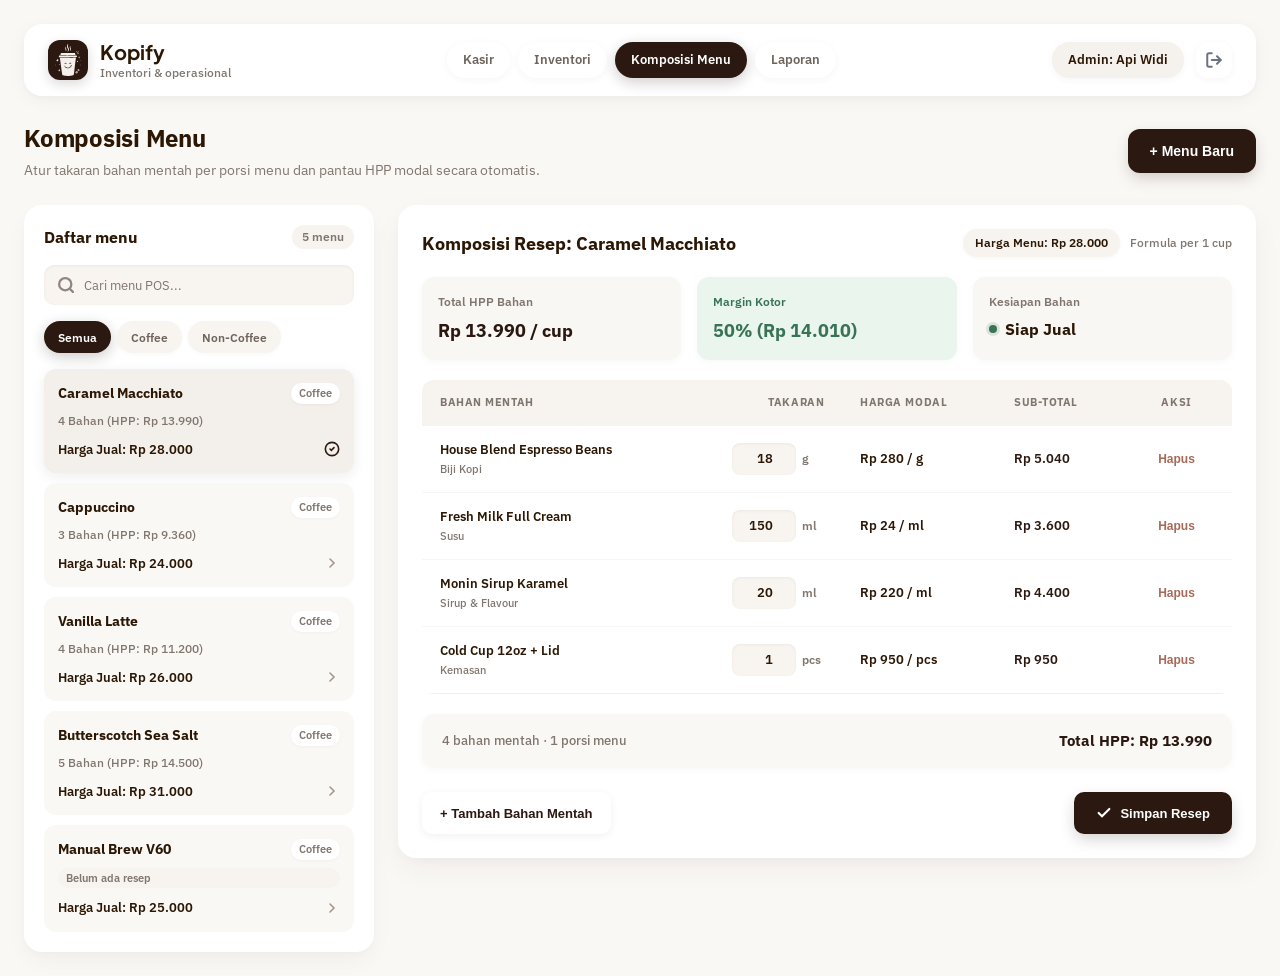
==== commit b3acc1de: "feat(milestone-2): remove auth guards and enforce zero comments policy" ====
--- a/bom.html
+++ b/bom.html
@@ -8,12 +8,7 @@
   <link rel="preconnect" href="https://fonts.googleapis.com">
   <link rel="preconnect" href="https://fonts.gstatic.com" crossorigin>
   <link href="https://fonts.googleapis.com/css2?family=IBM+Plex+Sans:wght@400;500;600;700&family=Plus+Jakarta+Sans:wght@400;500;600;700&display=swap" rel="stylesheet">
-  <script>
-    if (!sessionStorage.getItem('kopify_logged_in')) {
-      window.location.replace('login.html');
-    }
-  </script>
-  <link rel="stylesheet" href="./assets/css/bom.css?v=2">
+  <link rel="stylesheet" href="./assets/css/bom.css?v=3">
 </head>
 <body>
   <div class="bom-container">
@@ -64,7 +59,7 @@
 
         <div class="menu-search-wrapper">
           <img src="./assets/icons/search.svg" alt="Search Icon" width="16" height="16">
-          <input type="text" id="menu-search" class="menu-search-input" placeholder="Cari menu POS...">
+          <input type="text" id="menu-search" class="menu-search-input" placeholder="Cari menu POS..." aria-label="Cari menu">
         </div>
 
         <div class="menu-filter-pills" role="tablist">
--- a/assets/css/bom.css
+++ b/assets/css/bom.css
@@ -796,33 +796,79 @@
 
   .top-navbar {
     height: auto;
-    padding: 14px 16px;
-    flex-direction: column;
-    gap: 14px;
-    align-items: stretch;
+    padding: 12px 16px;
+    display: flex;
+    flex-direction: row;
+    flex-wrap: wrap;
+    justify-content: space-between;
+    align-items: center;
+    gap: 12px;
+  }
+
+  .brand-wrapper {
+    order: 1;
+  }
+
+  .user-actions {
+    order: 2;
+    margin-left: auto;
+    gap: 8px;
   }
 
   .nav-pills {
-    justify-content: center;
-    flex-wrap: wrap;
-  }
-
-  .user-actions {
-    justify-content: space-between;
+    order: 3;
+    width: 100%;
+    display: flex;
+    flex-direction: row;
+    overflow-x: auto;
+    white-space: nowrap;
+    flex-wrap: nowrap;
+    gap: 8px;
+    padding: 4px 0;
+    scrollbar-width: none;
+    -webkit-overflow-scrolling: touch;
+  }
+
+  .nav-pills::-webkit-scrollbar {
+    display: none;
+  }
+
+  .nav-pill {
+    flex-shrink: 0;
   }
 
   .page-header {
     flex-direction: column;
-    align-items: flex-start;
+    align-items: stretch;
+    gap: 12px;
+  }
+
+  .btn-new-menu {
+    width: 100%;
+    justify-content: center;
+  }
+
+  .recipe-workspace-grid {
+    grid-template-columns: 1fr;
+    gap: 16px;
   }
 
   .recipe-metrics-grid {
     grid-template-columns: 1fr;
+    gap: 12px;
+  }
+
+  .recipe-table-responsive {
+    display: block;
+    width: 100%;
+    overflow-x: auto;
+    -webkit-overflow-scrolling: touch;
   }
 
   .recipe-actions-row {
     flex-direction: column;
     align-items: stretch;
+    gap: 10px;
   }
 
   .btn-add-ingredient,
@@ -831,3 +877,59 @@
     width: 100%;
   }
 }
+
+@media (max-width: 480px) {
+  .bom-container {
+    padding: 12px 10px;
+    gap: 12px;
+  }
+
+  .top-navbar {
+    padding: 10px 12px;
+  }
+
+  .brand-name {
+    font-size: 16px;
+  }
+
+  .brand-subtitle {
+    display: none;
+  }
+
+  .user-badge {
+    font-size: 11px;
+    padding: 4px 8px;
+  }
+
+  .page-title {
+    font-size: 20px;
+  }
+
+  .page-description {
+    font-size: 12px;
+  }
+
+  .active-menu-name {
+    font-size: 18px;
+  }
+
+  .metric-card {
+    padding: 12px 14px;
+  }
+
+  .metric-val {
+    font-size: 20px;
+  }
+
+  .ingredients-table thead th,
+  .ingredients-table tbody td {
+    padding: 10px 12px;
+    font-size: 12px;
+  }
+
+  .quantity-number-input {
+    width: 52px;
+    height: 28px;
+    font-size: 12px;
+  }
+}
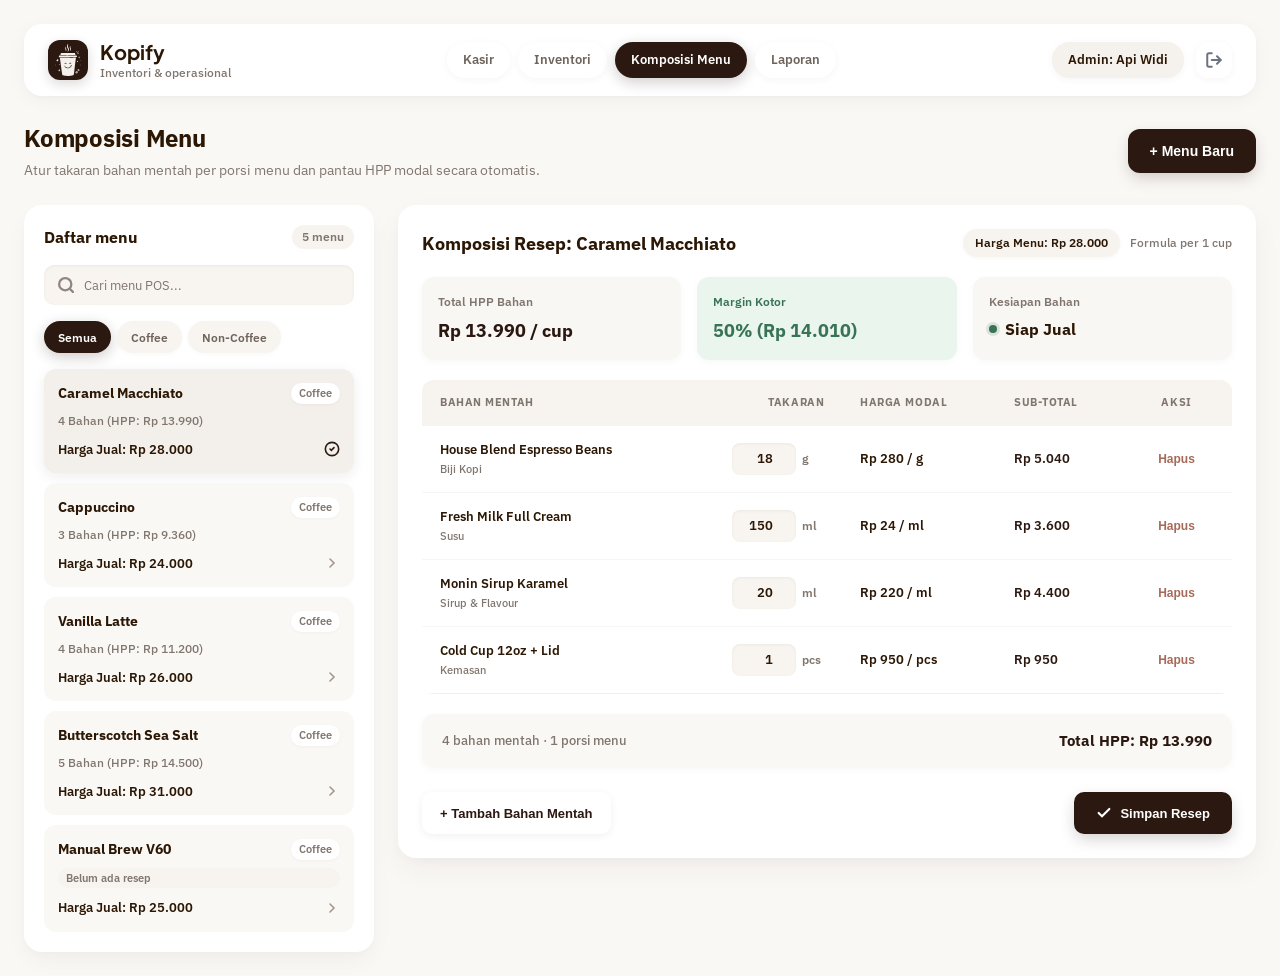
==== commit 1561d737: "feat(ui): sticky topbar, move user info and logout into mobile hamburger drawer, remove topbar cart " ====
--- a/bom.html
+++ b/bom.html
@@ -37,6 +37,28 @@
         <a href="login.html" class="btn-logout" aria-label="Logout" onclick="sessionStorage.removeItem('kopify_logged_in');">
           <img src="./assets/icons/logout-inventory.svg" alt="Logout Icon" width="18" height="18">
         </a>
+        <button type="button" class="btn-hamburger" id="btn-hamburger" aria-label="Toggle menu navigasi" aria-expanded="false" aria-controls="mobile-nav-drawer">
+          <img src="./assets/icons/menu-burger.svg" alt="" width="20" height="20">
+        </button>
+      </div>
+
+      <div class="mobile-nav-drawer" id="mobile-nav-drawer">
+        <nav class="mobile-nav-menu" aria-label="Menu Navigasi Mobile">
+          <a href="index.html" class="mobile-nav-link">Kasir</a>
+          <a href="inventori.html" class="mobile-nav-link">Inventori</a>
+          <a href="bom.html" class="mobile-nav-link active">Komposisi Menu</a>
+          <a href="laporan.html" class="mobile-nav-link">Laporan</a>
+        </nav>
+        <div class="mobile-nav-user-section">
+          <div class="mobile-user-info">
+            <img src="./assets/icons/user.svg" alt="User Kasir Icon" width="18" height="18">
+            <span>Kasir: Api Widi</span>
+          </div>
+          <a href="login.html" class="mobile-btn-logout" aria-label="Logout" onclick="sessionStorage.removeItem('kopify_logged_in');">
+            <img src="./assets/icons/logout-inventory.svg" alt="" width="18" height="18">
+            <span>Logout</span>
+          </a>
+        </div>
       </div>
     </nav>
 
--- a/assets/css/bom.css
+++ b/assets/css/bom.css
@@ -59,6 +59,9 @@
 }
 
 .top-navbar {
+  position: sticky;
+  top: 0;
+  z-index: 100;
   display: flex;
   justify-content: space-between;
   align-items: center;
@@ -153,6 +156,14 @@
   box-shadow: var(--shadow-pill-active);
 }
 
+.btn-hamburger {
+  display: none;
+}
+
+.mobile-nav-drawer {
+  display: none;
+}
+
 .user-actions {
   display: flex;
   align-items: center;
@@ -784,7 +795,8 @@
 
 @media (max-width: 1024px) {
   .recipe-workspace-grid {
-    grid-template-columns: 1fr;
+    grid-template-columns: minmax(0, 1fr);
+    min-width: 0;
   }
 }
 
@@ -795,6 +807,9 @@
   }
 
   .top-navbar {
+    position: sticky;
+    top: 0;
+    z-index: 100;
     height: auto;
     padding: 12px 16px;
     display: flex;
@@ -805,6 +820,11 @@
     gap: 12px;
   }
 
+  .top-navbar .user-badge,
+  .top-navbar .btn-logout {
+    display: none !important;
+  }
+
   .brand-wrapper {
     order: 1;
   }
@@ -816,25 +836,132 @@
   }
 
   .nav-pills {
-    order: 3;
+    display: none !important;
+  }
+
+  .btn-hamburger {
+    width: 36px;
+    height: 36px;
+    display: inline-flex;
+    align-items: center;
+    justify-content: center;
+    background-color: var(--bg-card);
+    border: none;
+    border-radius: var(--radius-lg);
+    color: var(--color-primary-dark);
+    box-shadow: var(--shadow-pill);
+    cursor: pointer;
+    transition: all 0.2s ease;
+    flex-shrink: 0;
+  }
+
+  .btn-hamburger:hover {
+    background-color: var(--color-pill-bg);
+    box-shadow: var(--shadow-pill-hover);
+    transform: translateY(-1px);
+  }
+
+  .btn-hamburger img,
+  .btn-hamburger svg {
+    width: 18px;
+    height: 18px;
+    display: block;
+  }
+
+  .mobile-nav-drawer {
+    display: none;
     width: 100%;
+    order: 99;
+  }
+
+  .mobile-nav-drawer.is-open,
+  .mobile-nav-drawer.show {
+    display: block;
+    width: 100%;
+    margin-top: 10px;
+    padding-top: 10px;
+    border-top: 1px solid var(--color-border-subtle);
+  }
+
+  .mobile-nav-menu {
     display: flex;
-    flex-direction: row;
-    overflow-x: auto;
-    white-space: nowrap;
-    flex-wrap: nowrap;
+    flex-direction: column;
+    gap: 6px;
+    width: 100%;
+  }
+
+  .mobile-nav-link {
+    display: flex;
+    align-items: center;
+    min-height: 44px;
+    padding: 10px 14px;
+    border-radius: var(--radius-sm);
+    font-size: 14px;
+    font-weight: 600;
+    color: var(--color-primary-dark);
+    text-decoration: none;
+    background-color: transparent;
+    transition: all 0.2s ease;
+  }
+
+  .mobile-nav-link:hover,
+  .mobile-nav-link.active {
+    background-color: var(--color-primary-dark);
+    color: #FFFFFF;
+  }
+
+  .mobile-nav-user-section {
+    display: flex;
+    align-items: center;
+    justify-content: space-between;
+    gap: 10px;
+    margin-top: 10px;
+    padding-top: 10px;
+    border-top: 1px solid var(--color-border-subtle);
+  }
+
+  .mobile-user-info {
+    display: inline-flex;
+    align-items: center;
     gap: 8px;
-    padding: 4px 0;
-    scrollbar-width: none;
-    -webkit-overflow-scrolling: touch;
-  }
-
-  .nav-pills::-webkit-scrollbar {
-    display: none;
-  }
-
-  .nav-pill {
-    flex-shrink: 0;
+    font-size: 13px;
+    font-weight: 600;
+    color: var(--color-primary-dark);
+    background-color: var(--color-pill-bg);
+    padding: 8px 12px;
+    border-radius: var(--radius-sm);
+  }
+
+  .mobile-user-info img {
+    width: 18px;
+    height: 18px;
+    display: block;
+  }
+
+  .mobile-btn-logout {
+    display: inline-flex;
+    align-items: center;
+    gap: 6px;
+    padding: 8px 12px;
+    border-radius: var(--radius-sm);
+    background-color: #FEF2F2;
+    border: 1px solid #FECACA;
+    color: #DC2626;
+    font-size: 13px;
+    font-weight: 600;
+    text-decoration: none;
+    transition: all 0.2s ease;
+  }
+
+  .mobile-btn-logout:hover {
+    background-color: #FEE2E2;
+    color: #B91C1C;
+  }
+
+  .mobile-btn-logout img {
+    width: 16px;
+    height: 16px;
+    display: block;
   }
 
   .page-header {
@@ -849,8 +976,15 @@
   }
 
   .recipe-workspace-grid {
-    grid-template-columns: 1fr;
+    grid-template-columns: minmax(0, 1fr);
+    min-width: 0;
     gap: 16px;
+  }
+
+  .menu-list-panel,
+  .recipe-detail-panel {
+    min-width: 0;
+    max-width: 100%;
   }
 
   .recipe-metrics-grid {
@@ -861,6 +995,7 @@
   .recipe-table-responsive {
     display: block;
     width: 100%;
+    max-width: 100%;
     overflow-x: auto;
     -webkit-overflow-scrolling: touch;
   }
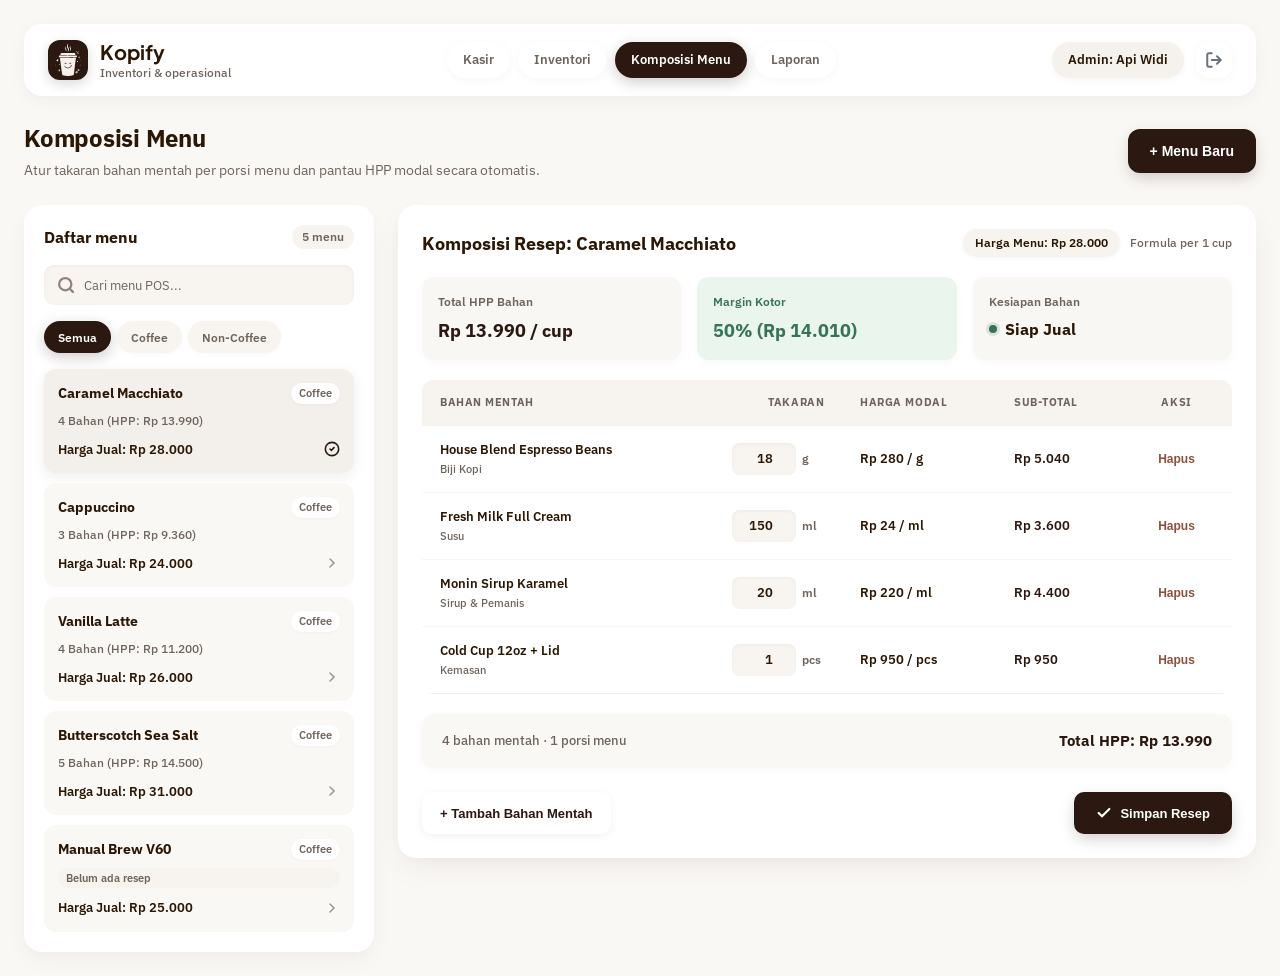
==== commit 957cac9f: "fix(bom): kontras, fokus keyboard, total HPP satu baris, dan tabel jadi card di mobile" ====
--- a/bom.html
+++ b/bom.html
@@ -8,7 +8,7 @@
   <link rel="preconnect" href="https://fonts.googleapis.com">
   <link rel="preconnect" href="https://fonts.gstatic.com" crossorigin>
   <link href="https://fonts.googleapis.com/css2?family=IBM+Plex+Sans:wght@400;500;600;700&family=Plus+Jakarta+Sans:wght@400;500;600;700&display=swap" rel="stylesheet">
-  <link rel="stylesheet" href="./assets/css/bom.css?v=3">
+  <link rel="stylesheet" href="./assets/css/bom.css?v=6">
 </head>
 <body>
   <div class="bom-container">
@@ -246,7 +246,7 @@
                 <td>
                   <div class="material-title-block">
                     <strong class="ingredient-name">Monin Sirup Karamel</strong>
-                    <span class="ingredient-category">Sirup &amp; Flavour</span>
+                    <span class="ingredient-category">Sirup &amp; Pemanis</span>
                   </div>
                 </td>
                 <td>
--- a/assets/css/bom.css
+++ b/assets/css/bom.css
@@ -10,14 +10,14 @@
   --bg-card: #FFFFFF;
   --color-primary-dark: #2B1810;
   --color-brand-title: #2B1704;
-  --color-muted: #81766E;
-  --color-subtle: #8C7E74;
+  --color-muted: #6F645C;
+  --color-subtle: #6F645C;
   --color-pill-bg: #F5F1EC;
   --color-chip-bg: #F7F4F0;
   --color-active-menu: #F3EFEA;
   --color-success: #397356;
   --color-success-bg: #EAF5EE;
-  --color-remove: #A76A59;
+  --color-remove: #8F4F3F;
   --color-remove-hover: #8D5444;
   --shadow-navbar: 0 4px 20px -2px rgba(43, 24, 16, 0.05), 0 2px 6px -1px rgba(43, 24, 16, 0.03);
   --shadow-card: 0 10px 25px -4px rgba(43, 24, 16, 0.05), 0 4px 10px -2px rgba(43, 24, 16, 0.02);
@@ -334,7 +334,6 @@
 }
 
 .menu-search-input:focus {
-  outline: none;
   background-color: #FFFFFF;
   box-shadow: 0 0 0 3px rgba(43, 24, 16, 0.08), 0 2px 8px rgba(43, 24, 16, 0.04);
 }
@@ -672,7 +671,6 @@
 }
 
 .quantity-number-input:focus {
-  outline: none;
   background-color: #FFFFFF;
   box-shadow: 0 0 0 2px rgba(43, 24, 16, 0.12), 0 2px 6px rgba(43, 24, 16, 0.04);
 }
@@ -733,6 +731,7 @@
   font-size: 15px;
   font-weight: 700;
   color: var(--color-primary-dark);
+  white-space: nowrap;
 }
 
 .recipe-actions-row {
@@ -946,7 +945,7 @@
     border-radius: var(--radius-sm);
     background-color: #FEF2F2;
     border: 1px solid #FECACA;
-    color: #DC2626;
+    color: #B91C1C;
     font-size: 13px;
     font-weight: 600;
     text-decoration: none;
@@ -1068,3 +1067,82 @@
     font-size: 12px;
   }
 }
+
+/* ring fokus keyboard; diletakkan paling akhir agar menang atas outline:none di rule dasar */
+:focus-visible {
+  outline: 2px solid var(--color-primary-dark);
+  outline-offset: 2px;
+}
+
+/* ≤768px: tiap bahan jadi card, supaya Sub-total dan tombol Hapus tidak terpotong scroll horizontal */
+@media (max-width: 768px) {
+  .recipe-table-responsive {
+    overflow-x: visible;
+  }
+
+  .ingredients-table,
+  .ingredients-table tbody {
+    display: block;
+  }
+
+  /* header disembunyikan secara visual tapi tetap dibaca screen reader */
+  .ingredients-table thead {
+    position: absolute;
+    width: 1px;
+    height: 1px;
+    overflow: hidden;
+    clip: rect(0 0 0 0);
+    white-space: nowrap;
+  }
+
+  .ingredients-table tbody tr {
+    display: grid;
+    grid-template-columns: 1fr auto;
+    grid-template-areas:
+      "name action"
+      "quantity subtotal"
+      "cost cost";
+    align-items: center;
+    gap: 8px 12px;
+    padding: 14px 16px;
+  }
+
+  .ingredients-table tbody td {
+    padding: 0;
+  }
+
+  .ingredients-table tbody td:nth-child(1) { grid-area: name; }
+  .ingredients-table tbody td:nth-child(2) { grid-area: quantity; }
+  .ingredients-table tbody td:nth-child(3) { grid-area: cost; }
+  .ingredients-table tbody td:nth-child(4) { grid-area: subtotal; justify-self: end; }
+  .ingredients-table tbody td:nth-child(5) { grid-area: action; justify-self: end; }
+
+  .ingredients-table tbody td:nth-child(3)::before {
+    content: "Harga modal ";
+  }
+
+  .ingredients-table tbody td:nth-child(4)::before {
+    content: "Sub-total ";
+  }
+
+  .ingredients-table tbody td:nth-child(3)::before,
+  .ingredients-table tbody td:nth-child(4)::before {
+    font-size: 12px;
+    color: var(--color-muted);
+  }
+
+  .quantity-control-wrapper {
+    justify-content: flex-start;
+  }
+
+  .quantity-number-input {
+    width: 80px;
+    height: 44px;
+    font-size: 16px;
+  }
+
+  .btn-remove-material {
+    min-height: 44px;
+    padding: 0 12px;
+  }
+}
